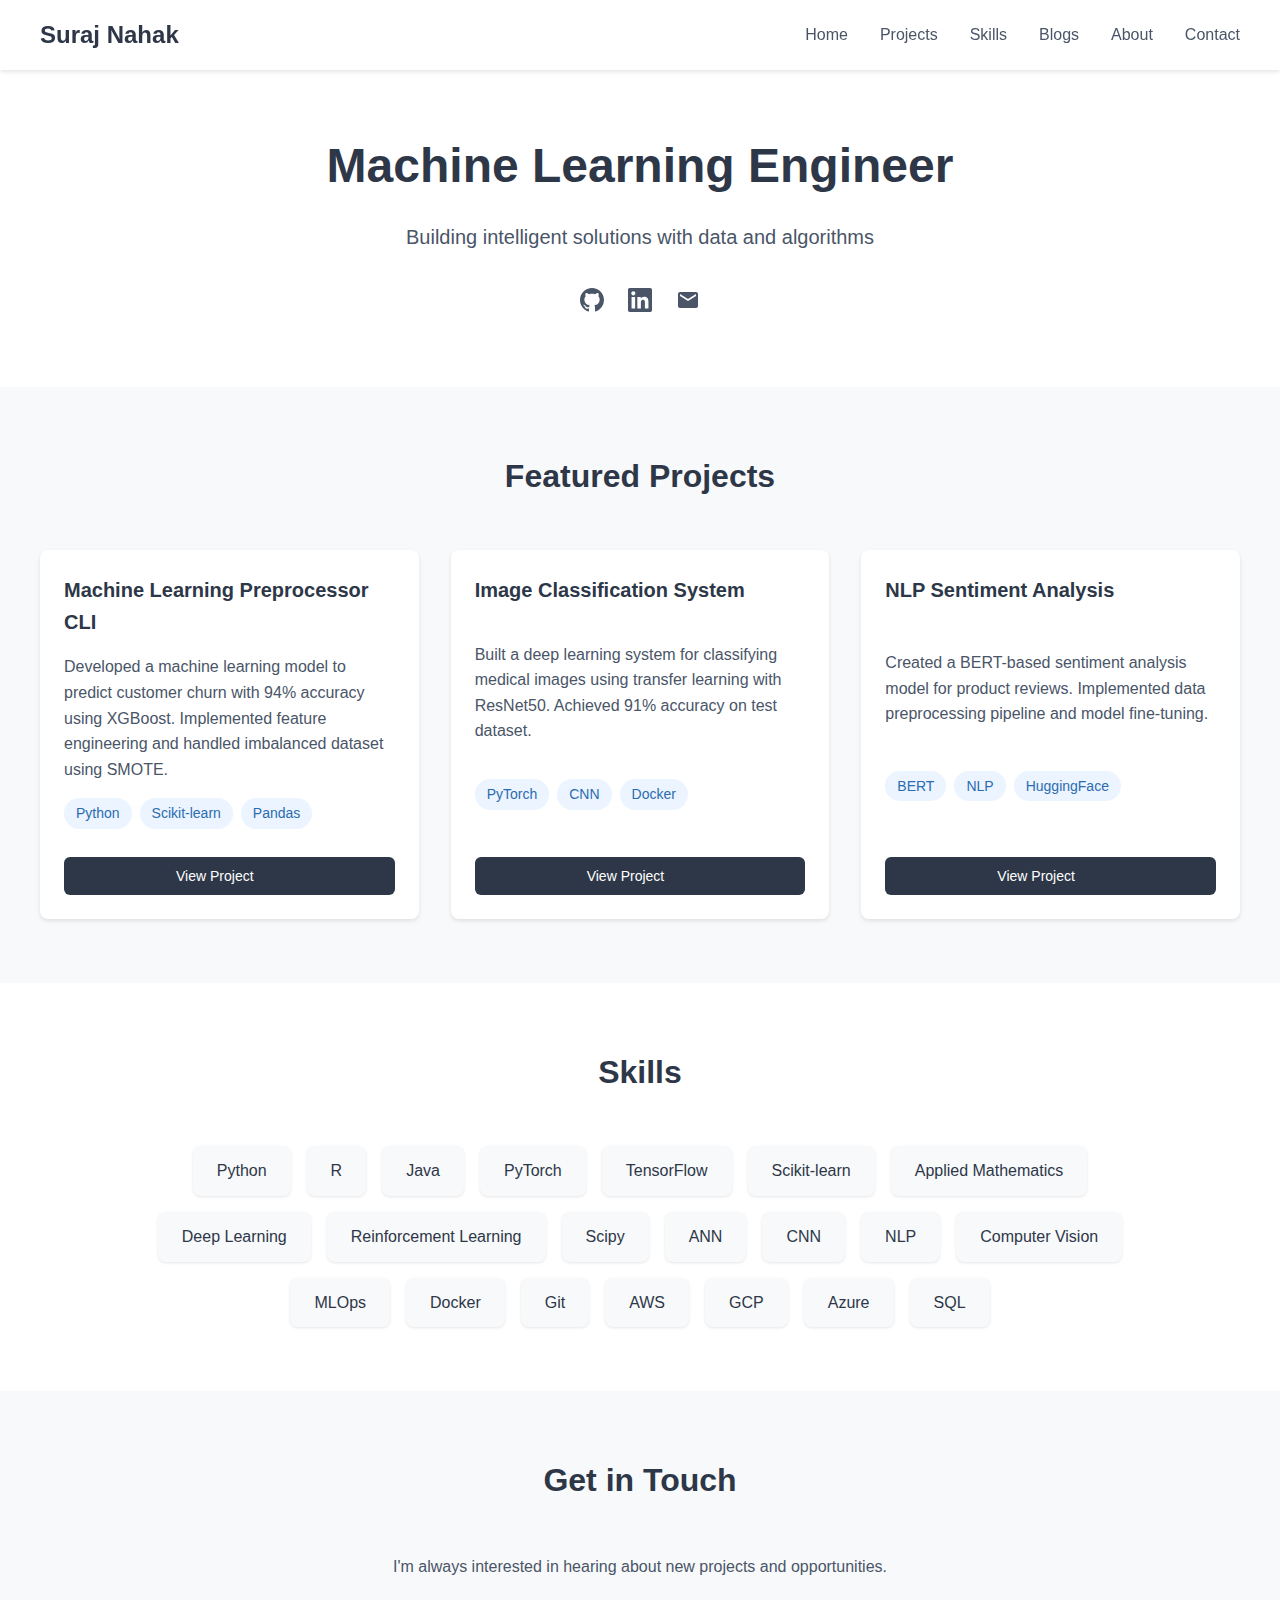
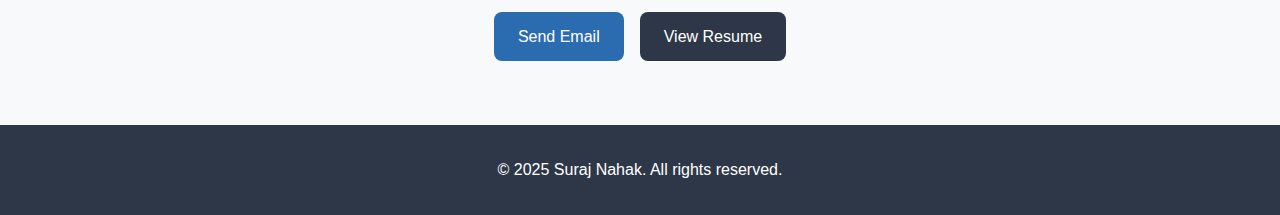
==== index.html @ b7bea8c1 "first commit" ====
<!DOCTYPE html>
<html lang="en">
<head>
    <meta charset="UTF-8">
    <meta name="viewport" content="width=device-width, initial-scale=1.0">
    <title>ML Suraj's Portfolio</title>
    <link rel="stylesheet" href="css/style.css">

</head>
<body>
    <!-- Navigation -->
    <nav class="navbar">
        <div class="nav-content">
            <div class="logo">Suraj Nahak</div>
            <button class="mobile-menu-btn">☰</button>
            <div class="nav-links">
                <a href="#">Home</a>
                <a href="#projects">Projects</a>
                <a href="#skills">Skills</a>
                <a href="blog.html">Blogs</a>
                <a href="about.html">About</a>
                <a href="#contact">Contact</a>
            </div>
        </div>
    </nav>

    <!-- Hero Section -->
    <section class="hero">
        <div class="hero-content">
            <h1>Machine Learning Engineer</h1>
            <p>Building intelligent solutions with data and algorithms</p>
            <div class="social-links">
                <a href="https://github.com/Surajnahak48" title="GitHub">
                    <svg width="24" height="24" viewBox="0 0 24 24" fill="currentColor">
                        <path
                            d="M12 0C5.37 0 0 5.37 0 12c0 5.31 3.435 9.795 8.205 11.385.6.105.825-.255.825-.57 0-.285-.015-1.23-.015-2.235-3.015.555-3.795-.735-4.035-1.41-.135-.345-.72-1.41-1.23-1.695-.42-.225-1.02-.78-.015-.795.945-.015 1.62.87 1.845 1.23 1.08 1.815 2.805 1.305 3.495.99.105-.78.42-1.305.765-1.605-2.67-.3-5.46-1.335-5.46-5.925 0-1.305.465-2.385 1.23-3.225-.12-.3-.54-1.53.12-3.18 0 0 1.005-.315 3.3 1.23.96-.27 1.98-.405 3-.405s2.04.135 3 .405c2.295-1.56 3.3-1.23 3.3-1.23.66 1.65.24 2.88.12 3.18.765.84 1.23 1.905 1.23 3.225 0 4.605-2.805 5.625-5.475 5.925.435.375.81 1.095.81 2.22 0 1.605-.015 2.895-.015 3.3 0 .315.225.69.825.57A12.02 12.02 0 0024 12c0-6.63-5.37-12-12-12z" />
                    </svg>
                </a>
                <a href="https://www.linkedin.com/in/suraj-nahak-56964b305/" title="LinkedIn">
                    <svg width="24" height="24" viewBox="0 0 24 24" fill="currentColor">
                        <path
                            d="M20.447 20.452h-3.554v-5.569c0-1.328-.027-3.037-1.852-3.037-1.853 0-2.136 1.445-2.136 2.939v5.667H9.351V9h3.414v1.561h.046c.477-.9 1.637-1.85 3.37-1.85 3.601 0 4.267 2.37 4.267 5.455v6.286zM5.337 7.433c-1.144 0-2.063-.926-2.063-2.065 0-1.138.92-2.063 2.063-2.063 1.14 0 2.064.925 2.064 2.063 0 1.139-.925 2.065-2.064 2.065zm1.782 13.019H3.555V9h3.564v11.452zM22.225 0H1.771C.792 0 0 .774 0 1.729v20.542C0 23.227.792 24 1.771 24h20.451C23.2 24 24 23.227 24 22.271V1.729C24 .774 23.2 0 22.222 0h.003z" />
                    </svg>
                </a>
                <a href="mailto:s.kumarnahak2022@gmail.com" title="Email">
                    <svg width="24" height="24" viewBox="0 0 24 24" fill="currentColor">
                        <path
                            d="M20 4H4c-1.1 0-1.99.9-1.99 2L2 18c0 1.1.9 2 2 2h16c1.1 0 2-.9 2-2V6c0-1.1-.9-2-2-2zm0 4l-8 5-8-5V6l8 5 8-5v2z" />
                    </svg>
                </a>
            </div>
        </div>
    </section>

    <!-- Projects Section -->
    <section id="projects" class="projects">
        <h2 class="section-title">Featured Projects</h2>
        <div class="projects-grid">
            <div class="project-card">
                <h3>Machine Learning Preprocessor CLI</h3>
                <p>Developed a machine learning model to predict customer churn with 94% accuracy using XGBoost. Implemented feature engineering and handled imbalanced dataset using SMOTE.</p>
                <div class="tags">
                    <span class="tag">Python</span>
                    <span class="tag">Scikit-learn</span>
                    <span class="tag">Pandas</span>
                </div>
                <a href="https://github.com/Surajnahak48/ML-Preprocessor-CLI" class="project-button">View Project</a>
            </div>
            <div class="project-card">
                <h3>Image Classification System</h3>
                <p>Built a deep learning system for classifying medical images using transfer learning with ResNet50. Achieved 91% accuracy on test dataset.</p>
                <div class="tags">
                    <span class="tag">PyTorch</span>
                    <span class="tag">CNN</span>
                    <span class="tag">Docker</span>
                </div>
                <a href="https://github.com/Surajnahak48/ML-Preprocessor-CLI" class="project-button">View Project</a>
            </div>
            <div class="project-card">
                <h3>NLP Sentiment Analysis</h3>
                <p>Created a BERT-based sentiment analysis model for product reviews. Implemented data preprocessing pipeline and model fine-tuning.</p>
                <div class="tags">
                    <span class="tag">BERT</span>
                    <span class="tag">NLP</span>
                    <span class="tag">HuggingFace</span>
                </div>
                <a href="https://github.com/Surajnahak48/ML-Preprocessor-CLI" class="project-button">View Project</a>
            </div>
        </div>
    </section>

    <!-- Skills Section -->
    <section id="skills" class="skills">
        <h2 class="section-title">Skills</h2>
        <div class="skills-grid">
            <span class="skill-item">Python</span>
            <span class="skill-item">R</span>
            <span class="skill-item">Java</span>
            <span class="skill-item">PyTorch</span>
            <span class="skill-item">TensorFlow</span>
            <span class="skill-item">Scikit-learn</span>
            <span class="skill-item">Applied Mathematics</span>
            <span class="skill-item">Deep Learning</span>
            <span class="skill-item">Reinforcement Learning</span>
            <span class="skill-item">Scipy</span>
            <span class="skill-item">ANN</span>
            <span class="skill-item">CNN</span>
            <span class="skill-item">NLP</span>
            <span class="skill-item">Computer Vision</span>
            <span class="skill-item">MLOps</span>
            <span class="skill-item">Docker</span>
            <span class="skill-item">Git</span>
            <span class="skill-item">AWS</span>
            <span class="skill-item">GCP</span>
            <span class="skill-item">Azure</span>
            <span class="skill-item">SQL</span>
        </div>
    </section>

    <!-- Contact Section -->
    <section id="contact" class="contact">
        <h2 class="section-title">Get in Touch</h2>
        <p>I'm always interested in hearing about new projects and opportunities.</p>
        <div class="cta-buttons">
            <a href="mailto:surajnahak2016@email.com" class="button button-primary">Send Email</a>
            <a href="#" class="button button-secondary">View Resume</a>
        </div>
    </section>

    <!-- Footer -->
    <footer>
        <p>&copy; 2025 Suraj Nahak. All rights reserved.</p>
    </footer>
    <script src="main.js"></script>
</body>
</html>
---- css/style.css ----
* {
    margin: 0;
    padding: 0;
    box-sizing: border-box;
}

html {
    scroll-behavior: smooth;
}

body {
    font-family: 'Inter', -apple-system, sans-serif;
    line-height: 1.6;
    color: #333;
    background-color: #f8f9fa;
}

/* Navigation */
.navbar {
    position: fixed;
    top: 0;
    width: 100%;
    background: white;
    padding: 1rem 2rem;
    box-shadow: 0 2px 4px rgba(0,0,0,0.1);
    z-index: 1000;
}

.nav-content {
    max-width: 1200px;
    margin: 0 auto;
    display: flex;
    justify-content: space-between;
    align-items: center;
}

.logo {
    font-size: 1.5rem;
    font-weight: bold;
    color: #2d3748;
}

.nav-links {
    display: flex;
    gap: 2rem;
}

.nav-links a {
    text-decoration: none;
    color: #4a5568;
    transition: color 0.3s ease;
}

.nav-links a:hover {
    color: #2b6cb0;
}

.mobile-menu-btn {
    display: none;
    background: none;
    border: none;
    font-size: 1.5rem;
    cursor: pointer;
}

/* Hero Section */
.hero {
    padding: 8rem 2rem 4rem;
    background: white;
    text-align: center;
}

.hero-content {
    max-width: 800px;
    margin: 0 auto;
}

.hero h1 {
    font-size: 3rem;
    margin-bottom: 1rem;
    color: #2d3748;
}

.hero p {
    font-size: 1.25rem;
    color: #4a5568;
    margin-bottom: 2rem;
}

.social-links {
    display: flex;
    justify-content: center;
    gap: 1.5rem;
}

.social-links a {
    color: #4a5568;
    font-size: 1.5rem;
    transition: color 0.3s ease;
}

.social-links a:hover {
    color: #2b6cb0;
}

/* Projects Section */
.project-card {
    display: flex;
    flex-direction: column;
    justify-content: space-between;
    height: 100%;
}

.project-content {
    flex-grow: 1;
}

.project-button {
    display: inline-block;
    margin-top: 1rem;
    padding: 0.5rem 7rem;
    background-color: #2d3748;
    color: white;
    text-decoration: none;
    border-radius: 6px;
    font-size: 0.875rem;
    transition: background-color 0.3s ease;
}

.project-button:hover {
    background-color: #1a202c;
}

.tags {
    margin-bottom: 0.75rem;
}

.projects {
    padding: 4rem 2rem;
    background: #f8f9fa;
}

.section-title {
    text-align: center;
    font-size: 2rem;
    margin-bottom: 3rem;
    color: #2d3748;
}

.projects-grid {
    display: grid;
    grid-template-columns: repeat(auto-fit, minmax(300px, 1fr));
    gap: 2rem;
    max-width: 1200px;
    margin: 0 auto;
}

.project-card {
    background: white;
    border-radius: 8px;
    padding: 1.5rem;
    box-shadow: 0 2px 4px rgba(0,0,0,0.1);
    transition: transform 0.3s ease;
}

.project-card:hover {
    transform: translateY(-5px);
}

.project-card h3 {
    font-size: 1.25rem;
    margin-bottom: 1rem;
    color: #2d3748;
}

.project-card p {
    color: #4a5568;
    margin-bottom: 1rem;
}

.tags {
    display: flex;
    flex-wrap: wrap;
    gap: 0.5rem;
}

.tag {
    background: #ebf4ff;
    color: #2b6cb0;
    padding: 0.25rem 0.75rem;
    border-radius: 9999px;
    font-size: 0.875rem;
}

/* Skills Section */
.skills {
    padding: 4rem 2rem;
    background: white;
}

.skills-grid {
    display: flex;
    flex-wrap: wrap;
    gap: 1rem;
    justify-content: center;
    max-width: 1000px;
    margin: 0 auto;
}

.skill-item {
    background: #f8f9fa;
    padding: 0.75rem 1.5rem;
    border-radius: 8px;
    color: #2d3748;
    box-shadow: 0 1px 3px rgba(0,0,0,0.1);
}

/* Contact Section */
.contact {
    padding: 4rem 2rem;
    background: #f8f9fa;
    text-align: center;
}

.contact p {
    max-width: 600px;
    margin: 0 auto 2rem;
    color: #4a5568;
}

.cta-buttons {
    display: flex;
    gap: 1rem;
    justify-content: center;
}

.button {
    display: inline-block;
    padding: 0.75rem 1.5rem;
    border-radius: 8px;
    text-decoration: none;
    font-weight: 500;
    transition: background-color 0.3s ease;
}

.button-primary {
    background: #2b6cb0;
    color: white;
}

.button-primary:hover {
    background: #2c5282;
}

.button-secondary {
    background: #2d3748;
    color: white;
}

.button-secondary:hover {
    background: #1a202c;
}

/* Footer */
footer {
    background: #2d3748;
    color: white;
    text-align: center;
    padding: 2rem;
}

/* Responsive Design */
@media (max-width: 768px) {
    .nav-links {
        display: none;
    }

    .nav-links.active {
        display: flex;
        flex-direction: column;
        position: absolute;
        top: 100%;
        left: 0;
        right: 0;
        background: white;
        padding: 1rem;
        box-shadow: 0 2px 4px rgba(0,0,0,0.1);
    }

    .mobile-menu-btn {
        display: block;
    }

    .hero h1 {
        font-size: 2.5rem;
    }
}
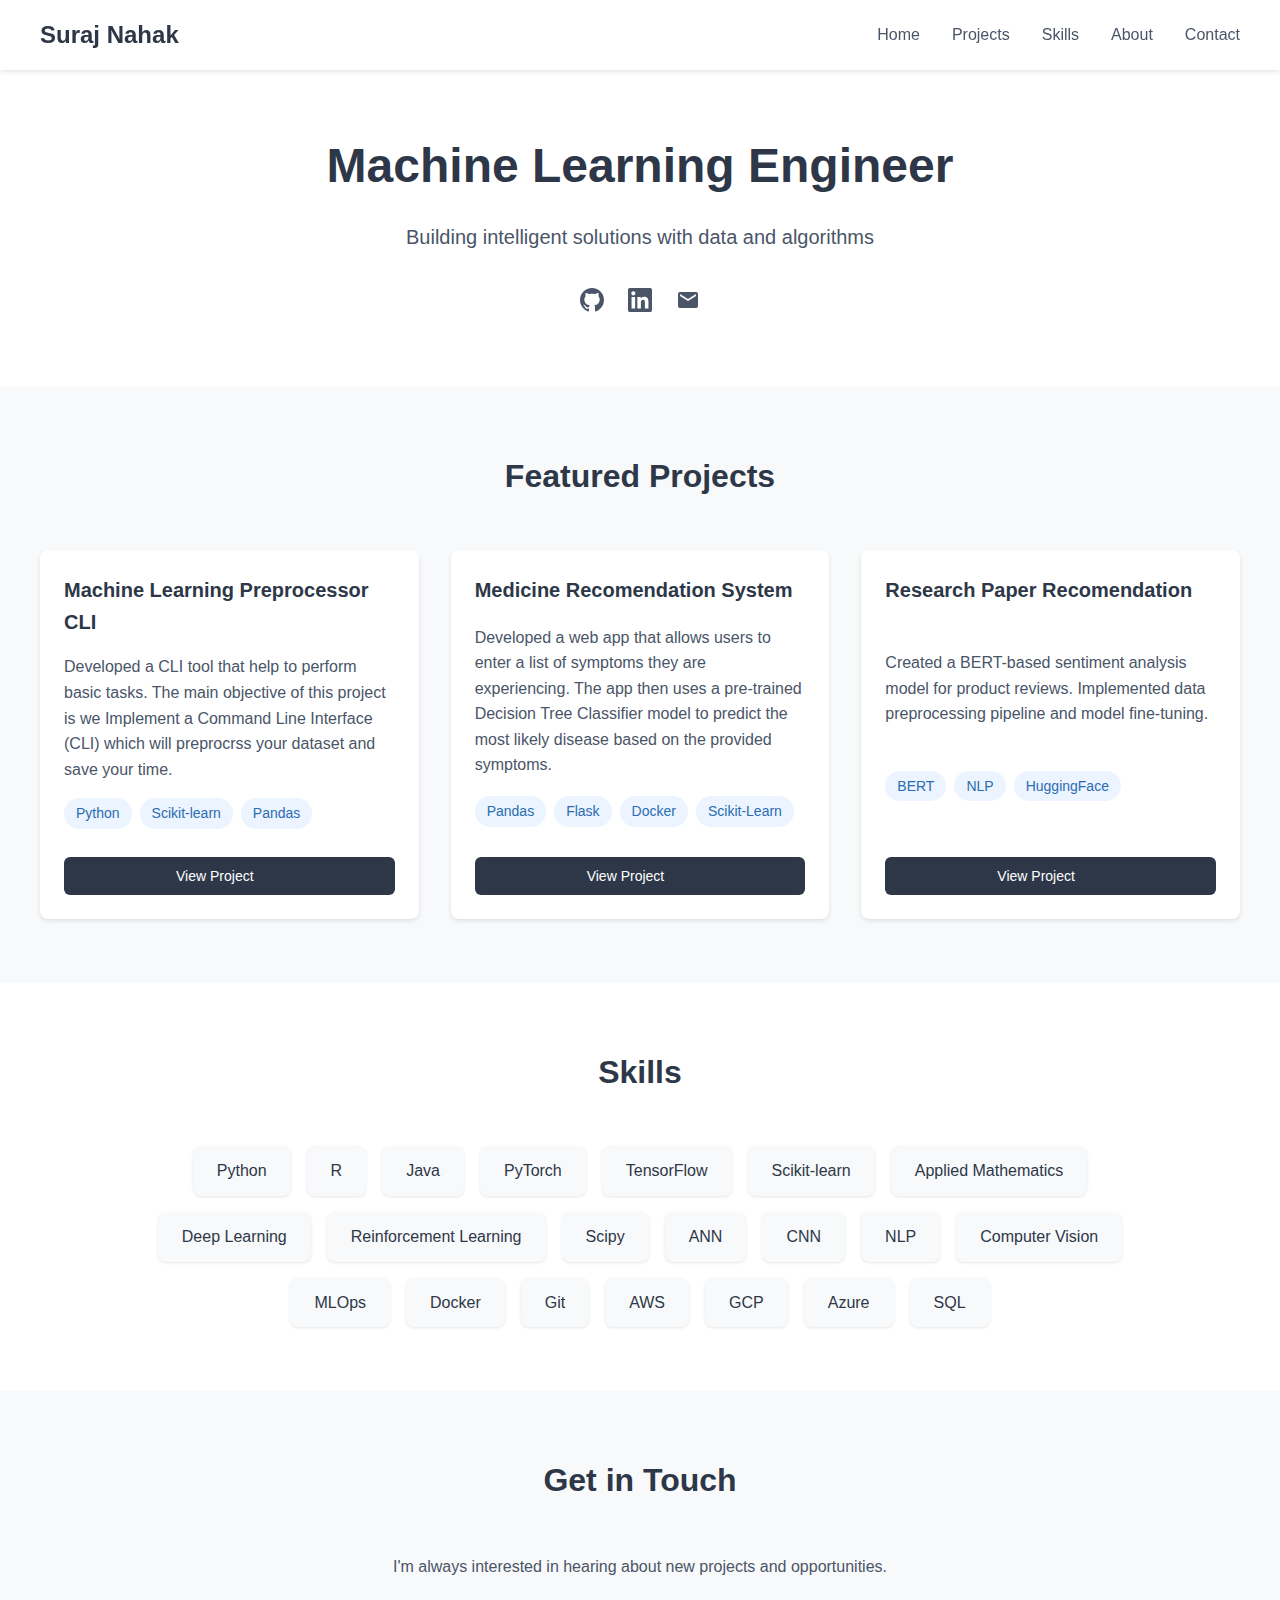
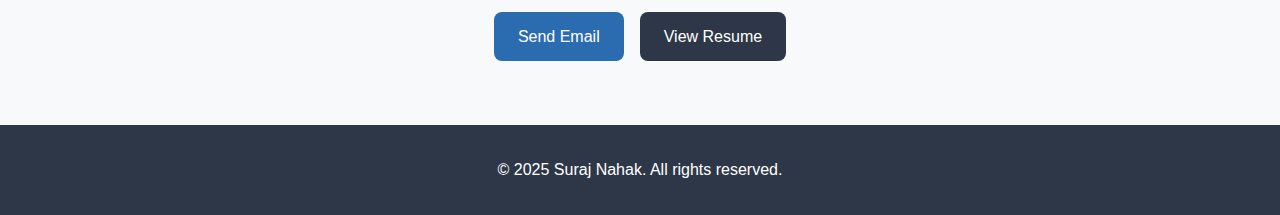
==== commit f4b1d08e: "Project" ====
--- a/index.html
+++ b/index.html
@@ -1,5 +1,6 @@
 <!DOCTYPE html>
 <html lang="en">
+
 <head>
     <meta charset="UTF-8">
     <meta name="viewport" content="width=device-width, initial-scale=1.0">
@@ -7,6 +8,7 @@
     <link rel="stylesheet" href="css/style.css">
 
 </head>
+
 <body>
     <!-- Navigation -->
     <nav class="navbar">
@@ -17,7 +19,6 @@
                 <a href="#">Home</a>
                 <a href="#projects">Projects</a>
                 <a href="#skills">Skills</a>
-                <a href="blog.html">Blogs</a>
                 <a href="about.html">About</a>
                 <a href="#contact">Contact</a>
             </div>
@@ -58,7 +59,8 @@
         <div class="projects-grid">
             <div class="project-card">
                 <h3>Machine Learning Preprocessor CLI</h3>
-                <p>Developed a machine learning model to predict customer churn with 94% accuracy using XGBoost. Implemented feature engineering and handled imbalanced dataset using SMOTE.</p>
+                <p>Developed a CLI tool that help to perform basic tasks. The main objective of this project is we
+                    Implement a Command Line Interface (CLI) which will preprocrss your dataset and save your time.</p>
                 <div class="tags">
                     <span class="tag">Python</span>
                     <span class="tag">Scikit-learn</span>
@@ -67,18 +69,22 @@
                 <a href="https://github.com/Surajnahak48/ML-Preprocessor-CLI" class="project-button">View Project</a>
             </div>
             <div class="project-card">
-                <h3>Image Classification System</h3>
-                <p>Built a deep learning system for classifying medical images using transfer learning with ResNet50. Achieved 91% accuracy on test dataset.</p>
+                <h3>Medicine Recomendation System</h3>
+                <p>Developed a web app that allows users to enter a list of symptoms
+                    they are experiencing. The app then uses a pre-trained Decision Tree Classifier model to predict the
+                    most likely disease based on the provided symptoms.</p>
                 <div class="tags">
-                    <span class="tag">PyTorch</span>
-                    <span class="tag">CNN</span>
+                    <span class="tag">Pandas</span>
+                    <span class="tag">Flask</span>
                     <span class="tag">Docker</span>
+                    <span class="tag">Scikit-Learn</span>
                 </div>
-                <a href="https://github.com/Surajnahak48/ML-Preprocessor-CLI" class="project-button">View Project</a>
+                <a href="https://github.com/Surajnahak48/medicine_recomendation_system" class="project-button">View Project</a>
             </div>
             <div class="project-card">
-                <h3>NLP Sentiment Analysis</h3>
-                <p>Created a BERT-based sentiment analysis model for product reviews. Implemented data preprocessing pipeline and model fine-tuning.</p>
+                <h3>Research Paper Recomendation</h3>
+                <p>Created a BERT-based sentiment analysis model for product reviews. Implemented data preprocessing
+                    pipeline and model fine-tuning.</p>
                 <div class="tags">
                     <span class="tag">BERT</span>
                     <span class="tag">NLP</span>
@@ -133,4 +139,5 @@
     </footer>
     <script src="main.js"></script>
 </body>
+
 </html>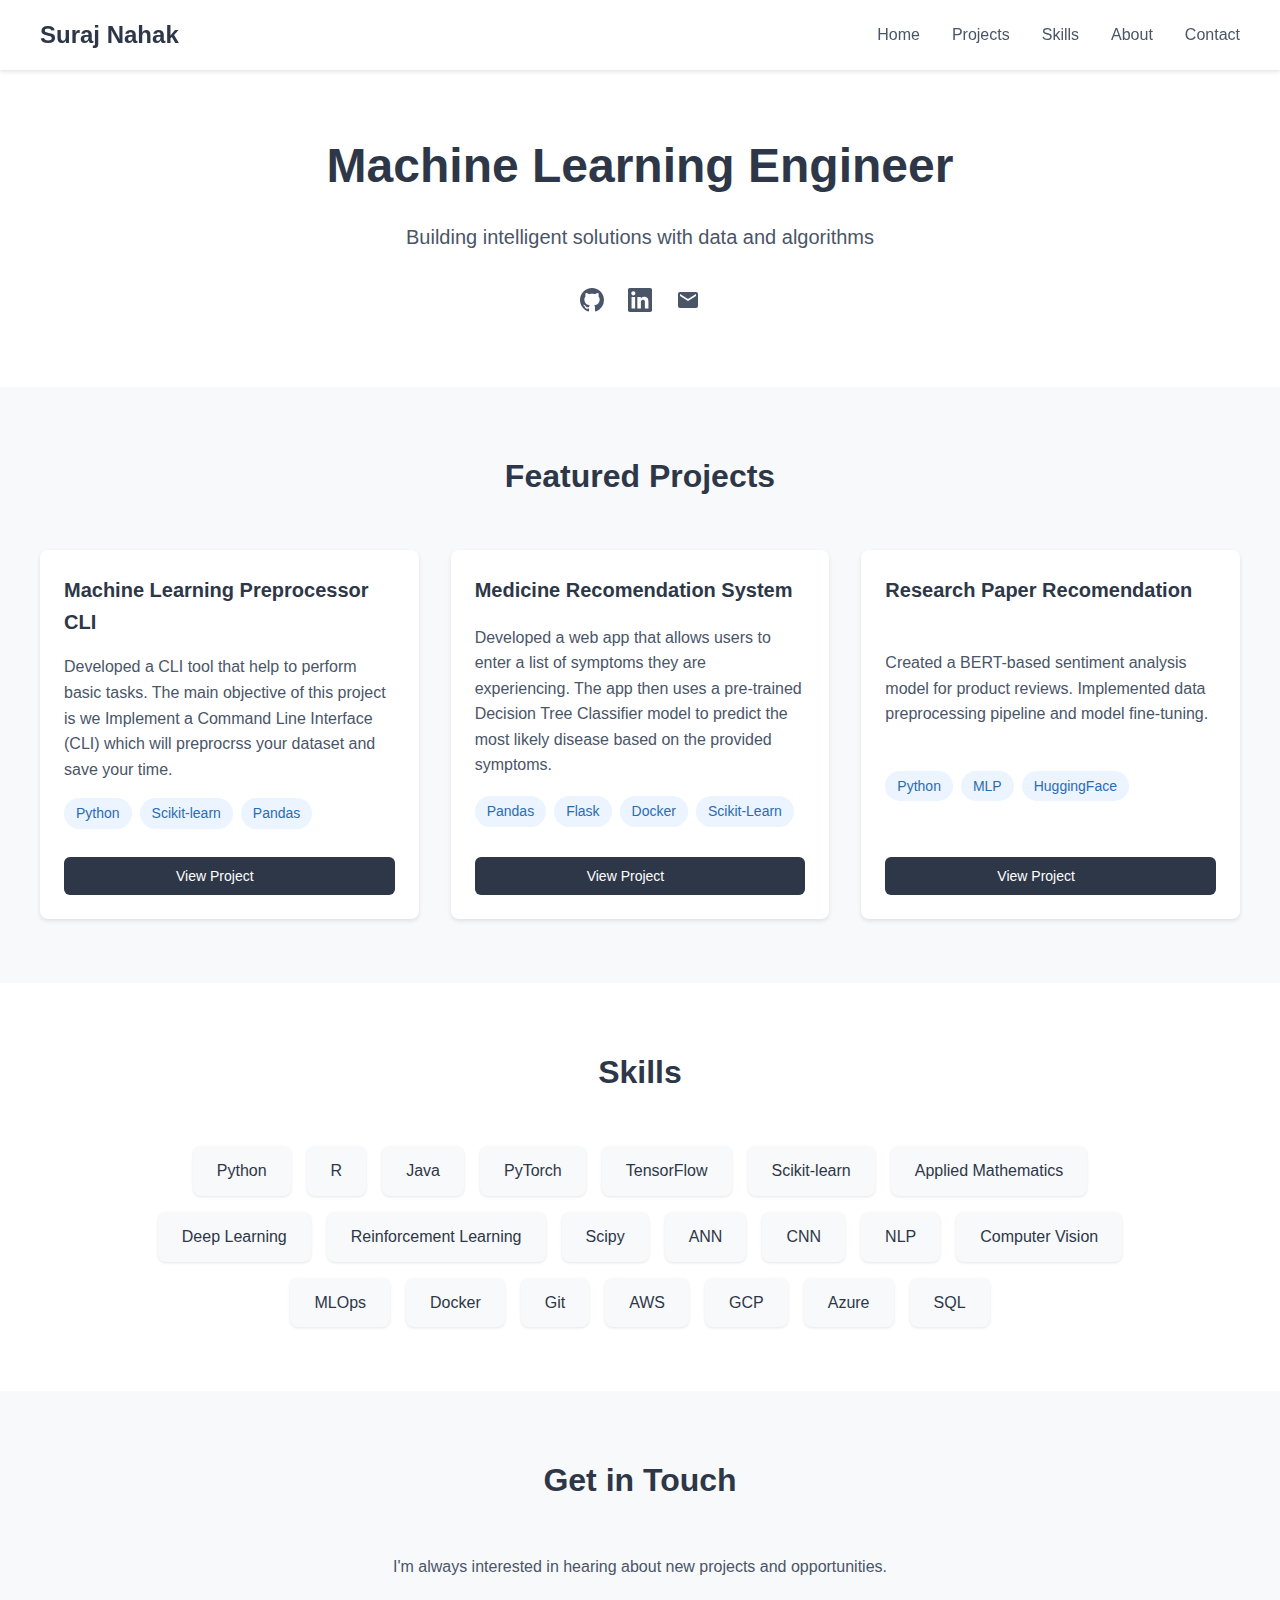
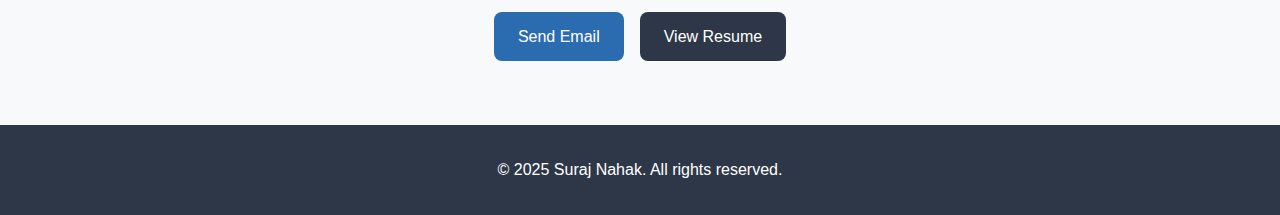
==== commit 7f4c90d5: "delete blog" ====
--- a/index.html
+++ b/index.html
@@ -86,8 +86,8 @@
                 <p>Created a BERT-based sentiment analysis model for product reviews. Implemented data preprocessing
                     pipeline and model fine-tuning.</p>
                 <div class="tags">
-                    <span class="tag">BERT</span>
-                    <span class="tag">NLP</span>
+                    <span class="tag">Python</span>
+                    <span class="tag">MLP</span>
                     <span class="tag">HuggingFace</span>
                 </div>
                 <a href="https://github.com/Surajnahak48/ML-Preprocessor-CLI" class="project-button">View Project</a>
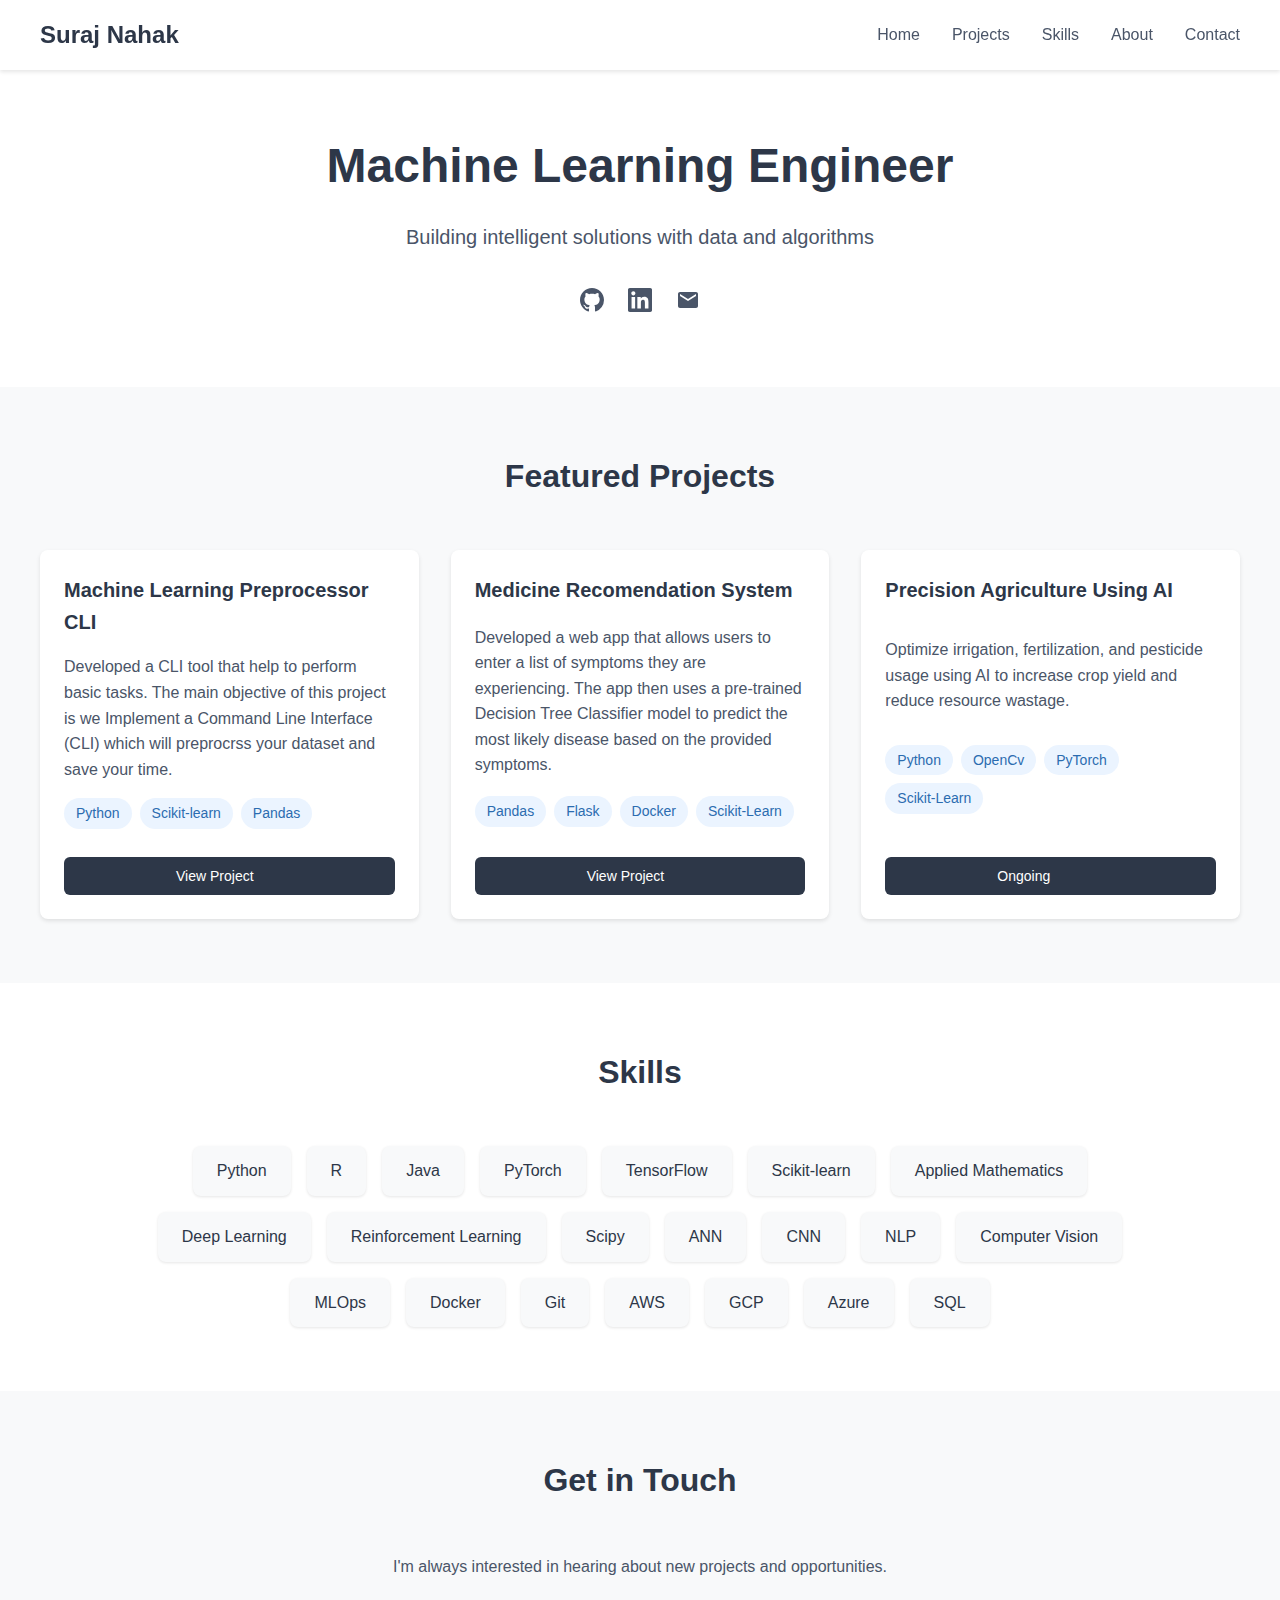
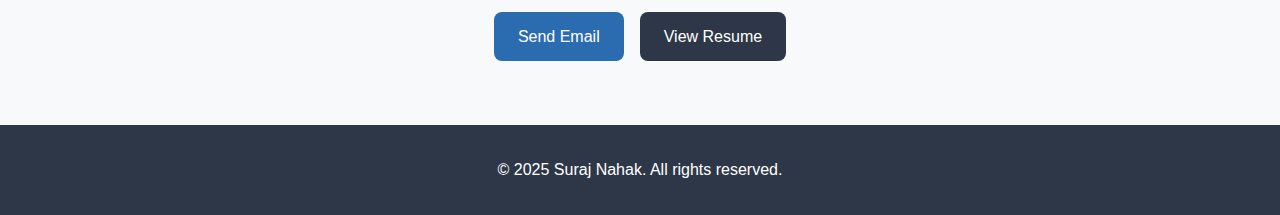
==== commit ca68c94b: "project section" ====
--- a/index.html
+++ b/index.html
@@ -79,18 +79,21 @@
                     <span class="tag">Docker</span>
                     <span class="tag">Scikit-Learn</span>
                 </div>
-                <a href="https://github.com/Surajnahak48/medicine_recomendation_system" class="project-button">View Project</a>
+                <a href="https://github.com/Surajnahak48/medicine_recomendation_system" class="project-button">View
+                    Project</a>
             </div>
             <div class="project-card">
-                <h3>Research Paper Recomendation</h3>
-                <p>Created a BERT-based sentiment analysis model for product reviews. Implemented data preprocessing
-                    pipeline and model fine-tuning.</p>
+                <h3>Precision Agriculture Using AI</h3>
+                <p>Optimize irrigation, fertilization, and pesticide usage using AI to increase crop yield and reduce
+                    resource wastage.</p>
                 <div class="tags">
                     <span class="tag">Python</span>
-                    <span class="tag">MLP</span>
-                    <span class="tag">HuggingFace</span>
+                    <span class="tag">OpenCv</span>
+                    <span class="tag">PyTorch</span>
+                    <span class="tag">Scikit-Learn</span>
                 </div>
-                <a href="https://github.com/Surajnahak48/ML-Preprocessor-CLI" class="project-button">View Project</a>
+                <!-- <a href="https://github.com/Surajnahak48/ML-Preprocessor-CLI" class="project-button">View Project</a> -->
+                <a class="project-button">Ongoing</a>
             </div>
         </div>
     </section>
